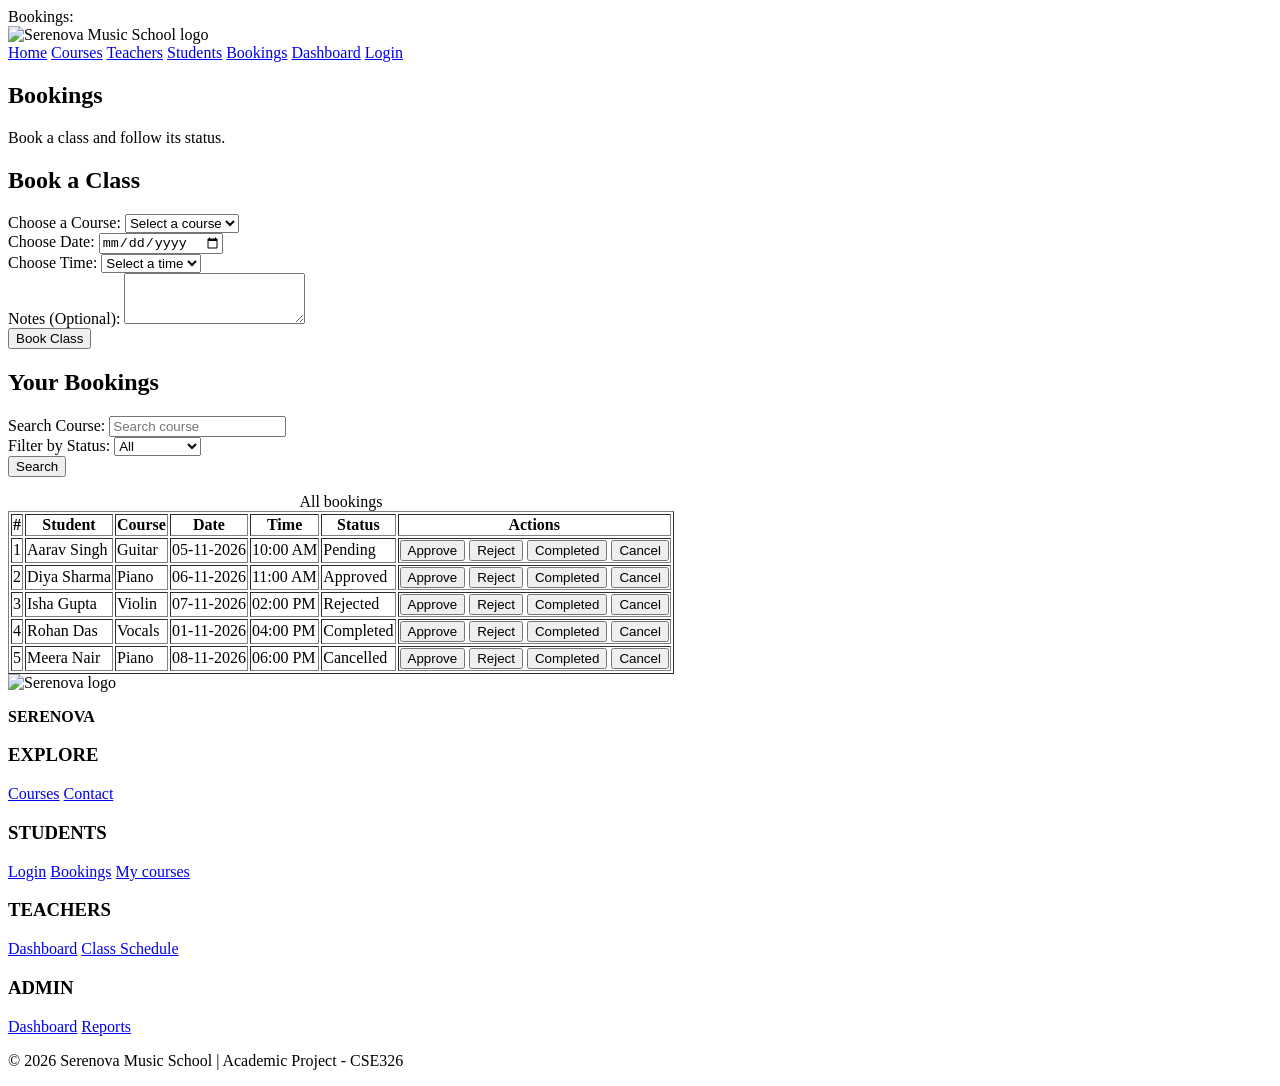
==== Bookings.html @ a5204bac "Bookings.html" ====
Bookings: <!DOCTYPE html>
<html lang="en">
<head>
    <meta charset="UTF-8">
    <meta name="viewport" content="width=device-width, initial-scale=1.0">
    <title>Bookings | Serenova Music School</title>
</head>
<body>

    <header> 
        <img src="svgs/logo-light.svg" alt="Serenova Music School logo"> 

        <nav>  
            
            <a href="index.html" id = "Home"> Home</a>

            <a href="courses.html" class="course">Courses</a>

            <a href="teachers.html">Teachers</a>
            
            <a href="students.html">Students</a>

            <a href="Bookings.html">Bookings</a>

            <a href="Dashboard.html">Dashboard</a>
            
            <a href="login.html">Login</a>

        </nav>

    </header>

<main>

    <section>
        <h1>Bookings</h1>
        <p>Book a class and follow its status.</p>
    </section>

    <section>
        <h2>Book a Class</h2>

        <form>
            <div>
                <label for="bookCourse">Choose a Course:</label>
                <select id="bookCourse" name="course" required>
                    <option value="">Select a course</option>
                    <option value="guitar">Guitar</option>
                    <option value="piano">Piano</option>
                    <option value="violin">Violin</option>
                    <option value="drums">Drums</option>
                    <option value="vocals">Vocals</option>
                </select>
            </div>

            <div>
                <label for="bookDate">Choose Date:</label>
                <input type="date" id="bookDate" name="date" required>
            </div>

            <div>
                <label for="bookTime">Choose Time:</label>
                <select id="bookTime" name="time" required>
                    <option value="">Select a time</option>
                    <option value="10:00">10:00 AM</option>
                    <option value="11:00">11:00 AM</option>
                    <option value="12:00">12:00 PM</option>
                    <option value="14:00">02:00 PM</option>
                    <option value="16:00">04:00 PM</option>
                    <option value="18:00">06:00 PM</option>
                </select>
            </div>

            <div>
                <label for="bookNotes">Notes (Optional):</label>
                <textarea id="bookNotes" name="notes" rows="3"></textarea>
            </div>

            <button type="button" id="bookBtn">Book Class</button>

            <p id="bookMessage"></p>
        </form>
    </section>

    <section>
        <h2>Your Bookings</h2>

        <form>
            <div>
                <label for="bookSearch">Search Course:</label>
                <input type="search" id="bookSearch" name="search" placeholder="Search course">
            </div>

            <div>
                <label for="statusFilter">Filter by Status:</label>
                <select id="statusFilter" name="status">
                    <option value="all">All</option>
                    <option value="pending">Pending</option>
                    <option value="approved">Approved</option>
                    <option value="rejected">Rejected</option>
                    <option value="completed">Completed</option>
                    <option value="cancelled">Cancelled</option>
                </select>
            </div>

            <button type="button" id="filterBtn">Search</button>
        </form>

        <table border="1">
            <caption>All bookings</caption>

            <thead>
                <tr>
                    <th>#</th>
                    <th>Student</th>
                    <th>Course</th>
                    <th>Date</th>
                    <th>Time</th>
                    <th>Status</th>
                    <th>Actions</th>
                </tr>
            </thead>

            <tbody id="bookingBody">
                <tr>
                    <td>1</td>
                    <td>Aarav Singh</td>
                    <td>Guitar</td>
                    <td>05-11-2026</td>
                    <td>10:00 AM</td>
                    <td><span class="pending">Pending</span></td>
                    <td>
                        <button type="button">Approve</button>
                        <button type="button">Reject</button>
                        <button type="button">Completed</button>
                        <button type="button">Cancel</button>
                    </td>
                </tr>

                <tr>
                    <td>2</td>
                    <td>Diya Sharma</td>
                    <td>Piano</td>
                    <td>06-11-2026</td>
                    <td>11:00 AM</td>
                    <td><span class="approved">Approved</span></td>
                    <td>
                        <button type="button">Approve</button>
                        <button type="button">Reject</button>
                        <button type="button">Completed</button>
                        <button type="button">Cancel</button>
                    </td>
                </tr>

                <tr>
                    <td>3</td>
                    <td>Isha Gupta</td>
                    <td>Violin</td>
                    <td>07-11-2026</td>
                    <td>02:00 PM</td>
                    <td><span class="rejected">Rejected</span></td>
                    <td>
                        <button type="button">Approve</button>
                        <button type="button">Reject</button>
                        <button type="button">Completed</button>
                        <button type="button">Cancel</button>
                    </td>
                </tr>

                <tr>
                    <td>4</td>
                    <td>Rohan Das</td>
                    <td>Vocals</td>
                    <td>01-11-2026</td>
                    <td>04:00 PM</td>
                    <td><span class="completed">Completed</span></td>
                    <td>
                        <button type="button">Approve</button>
                        <button type="button">Reject</button>
                        <button type="button">Completed</button>
                        <button type="button">Cancel</button>
                    </td>
                </tr>

                <tr>
                    <td>5</td>
                    <td>Meera Nair</td>
                    <td>Piano</td>
                    <td>08-11-2026</td>
                    <td>06:00 PM</td>
                    <td><span class="cancelled">Cancelled</span></td>
                    <td>
                        <button type="button">Approve</button>
                        <button type="button">Reject</button>
                        <button type="button">Completed</button>
                        <button type="button">Cancel</button>
                    </td>
                </tr>
            </tbody>
        </table>
    </section>

</main>

<footer>

        <section class="upfooter">

            <div>

                <img src="svgs/logo-light.svg" alt="Serenova logo">

                <p>
                    <strong>
                        SERENOVA
                    </strong>
                </p>
            </div>

            <div>

                <h3>EXPLORE</h3>

                <a href="courses.html">Courses</a>

                <a href="index.html">Contact</a>

            </div>

            <div>

                <h3>STUDENTS</h3>

                <a href="login.html">Login</a>

                <a href="Bookings.html">Bookings</a>

                <a href="courses.html">My courses</a>

            </div>

            <div>

                <h3>TEACHERS</h3>

                <a href="Dashboard.html">Dashboard</a>

                <a href="schedule.html">Class Schedule</a>

            </div>

            <div>

                <h3>ADMIN</h3>

                <a href="Dashboard.html">Dashboard</a>

                <a href="Reports.html">Reports</a>

            </div>

        </section>

        <section class="lower_footer">

            <p>&copy; 2026 Serenova Music School | Academic Project - CSE326</p>

        </section>

    </footer>

</body>
</html>
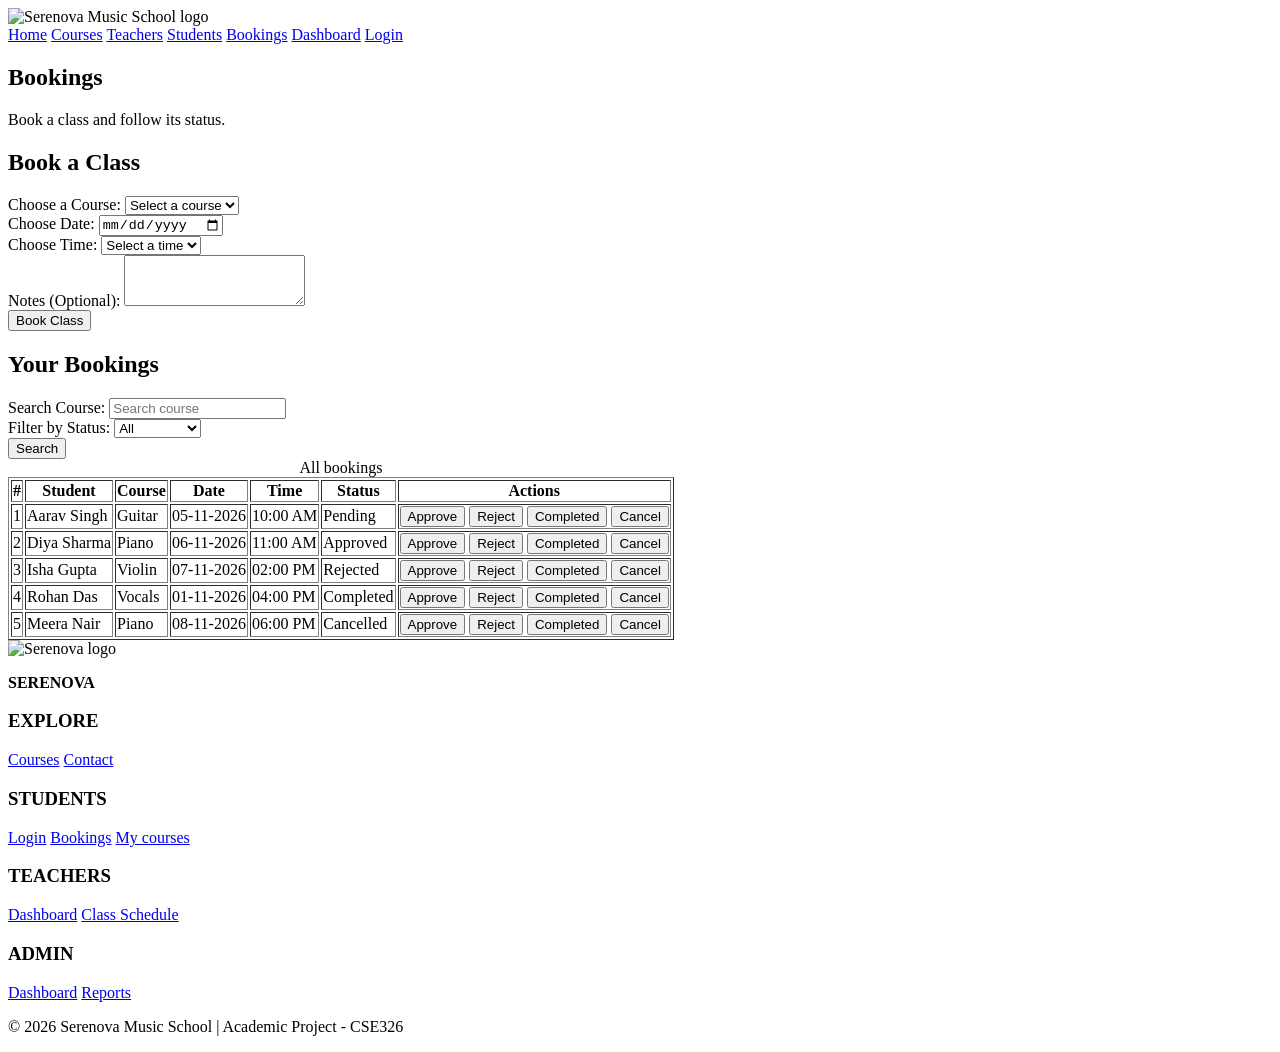
==== commit 4e6b5d4d: "Fix DOCTYPE declaration in Bookings.html" ====
--- a/Bookings.html
+++ b/Bookings.html
@@ -1,4 +1,4 @@
-Bookings: <!DOCTYPE html>
+<!DOCTYPE html>
 <html lang="en">
 <head>
     <meta charset="UTF-8">
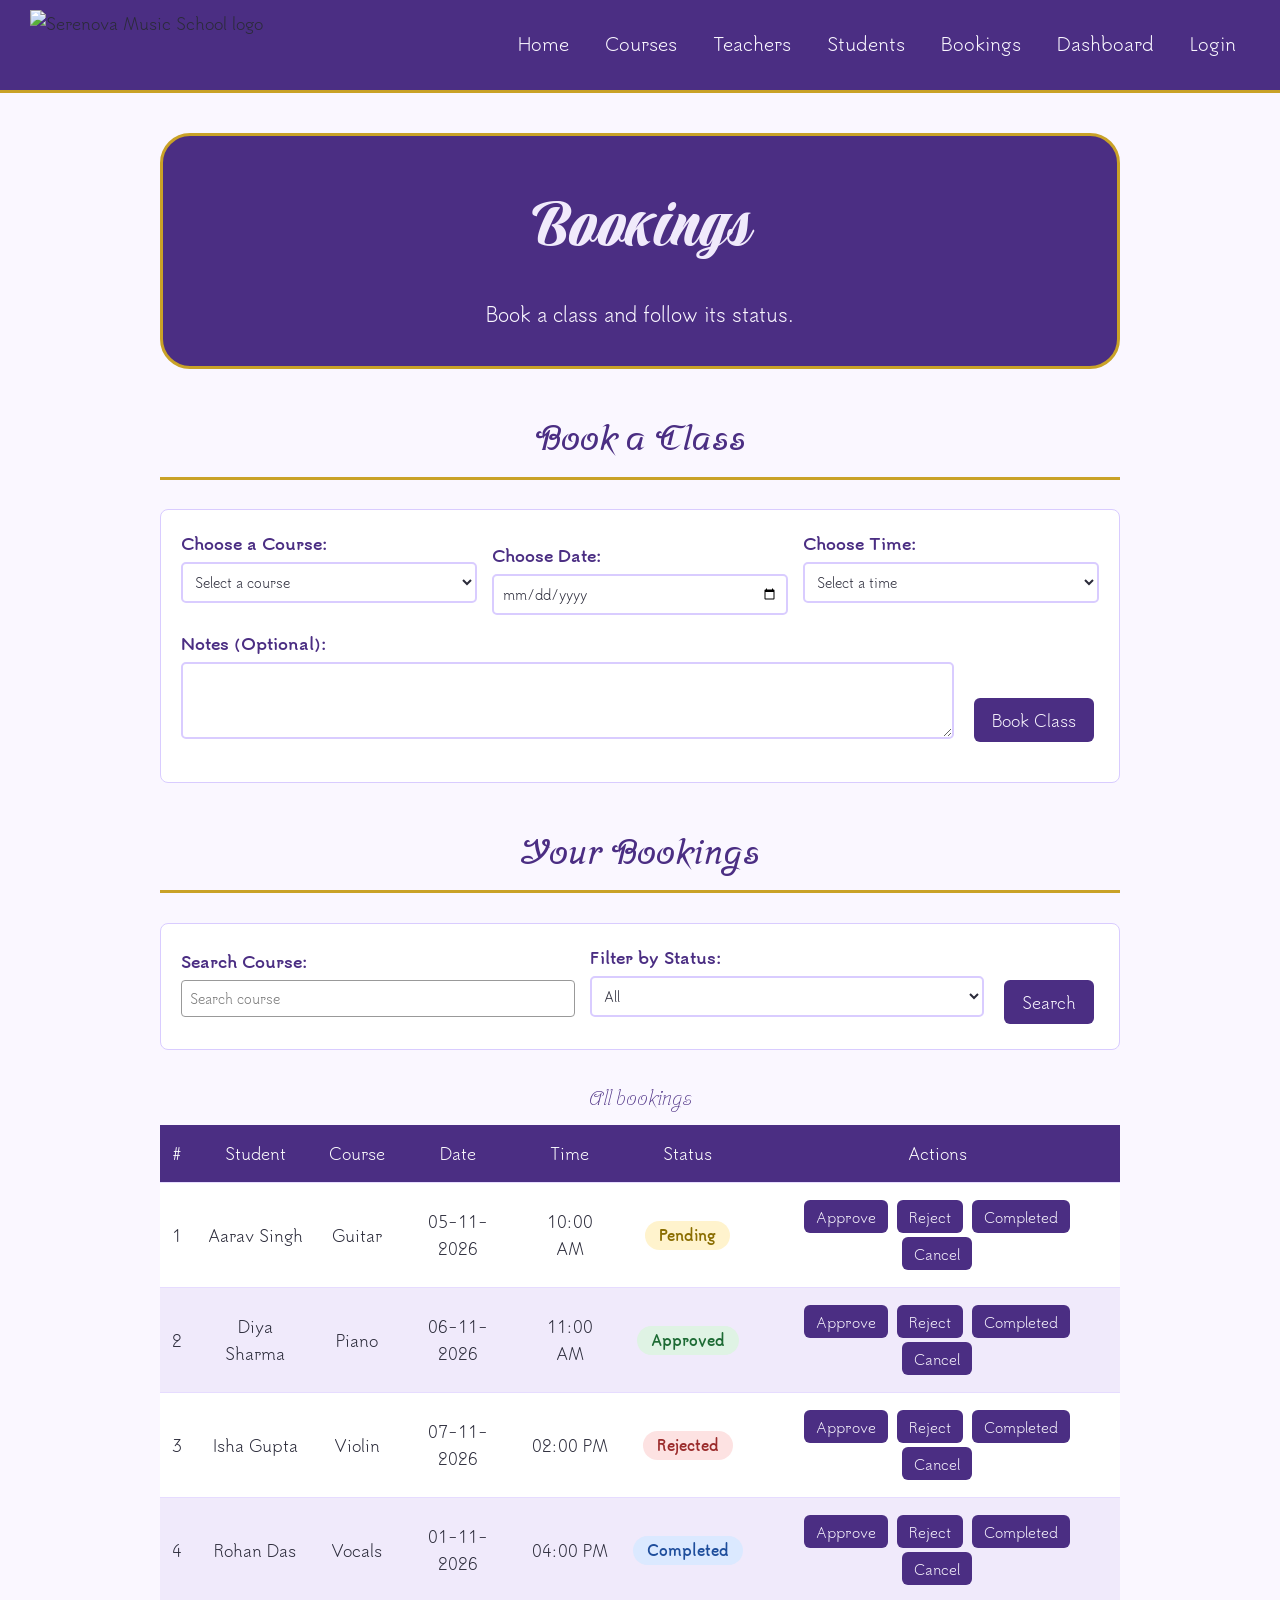
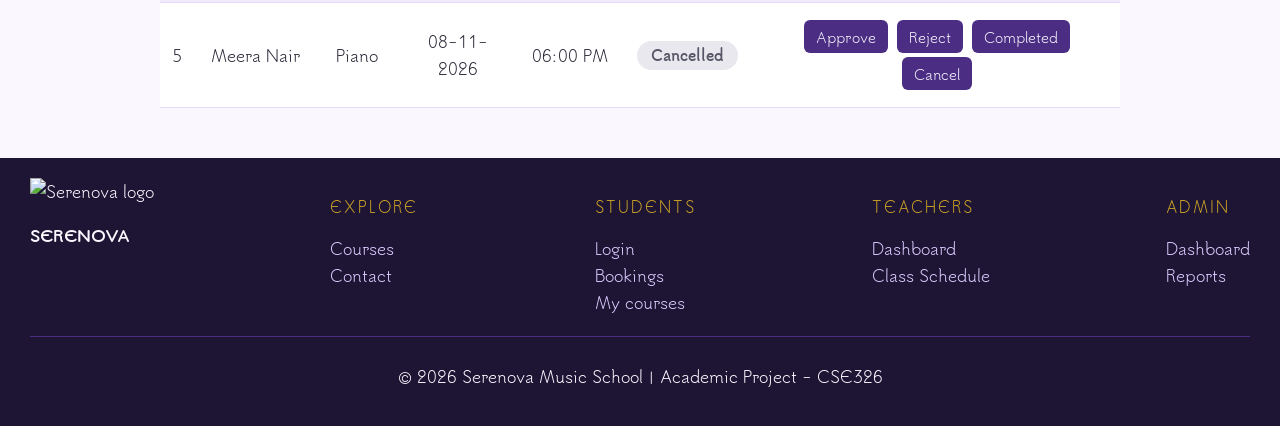
==== commit 9b5c3f7e: "Update Bookings.html with new styles and fonts Added additional stylesheet and Google Fonts links." ====
--- a/Bookings.html
+++ b/Bookings.html
@@ -4,6 +4,13 @@
     <meta charset="UTF-8">
     <meta name="viewport" content="width=device-width, initial-scale=1.0">
     <title>Bookings | Serenova Music School</title>
+
+    <link rel="stylesheet" href="style.css">
+    <link rel="preconnect" href="https://fonts.googleapis.com">
+    <link rel="preconnect" href="https://fonts.gstatic.com" crossorigin>
+    <link href="https://fonts.googleapis.com/css2?family=Cookie&family=Praise&family=Srisakdi:wght@400;700&family=Tsukimi+Rounded:wght@300;400;500;600;700&display=swap" rel="stylesheet">
+
+    <link rel="stylesheet" href="style3.css">
 </head>
 <body>
 
--- a/style.css
+++ b/style.css
@@ -0,0 +1,402 @@
+/* Basics */
+* {
+    box-sizing: border-box;
+}
+
+body {
+    margin: 0;
+    background-color: #faf7ff;
+    color: #2b2b3a;
+    font-family: 'Tsukimi Rounded', Arial, sans-serif;
+    font-weight: 400;
+    line-height: 1.7;
+}
+
+main {
+    max-width: 1000px;
+    margin: 0 auto;
+    padding: 20px;
+}
+
+img {
+    max-width: 100%;
+}
+
+a {
+    color: #4b2e83;
+}
+
+button, input, select {
+    font-family: 'Tsukimi Rounded', Arial, sans-serif;
+}
+
+/* Headings */
+h1 {
+    font-family: 'Praise', cursive;
+    font-size: 4.5rem;
+    font-weight: normal;
+    color: #4b2e83;
+    text-align: center;
+    margin-bottom: 10px;
+}
+
+h2 {
+    font-family: 'Srisakdi', cursive;
+    font-size: 2.2rem;
+    font-weight: 700;
+    color: #4b2e83;
+    text-align: center;
+    margin-top: 40px;
+    padding-bottom: 8px;
+    border-bottom: 3px solid #c9a227;
+}
+
+h3 {
+    font-family: 'Srisakdi', cursive;
+    font-size: 1.5rem;
+    font-weight: 400;
+    color: #4b2e83;
+}
+
+.tagline { /*note line*/
+    font-family: 'Cookie', cursive;
+    font-size: 2rem;
+    color: #a8861c;
+    text-align: center;
+}
+
+/* Header and Navigation */
+header {
+    background-color: #4b2e83;
+    display: flex;
+    flex-wrap: wrap;
+    align-items: center;
+    justify-content: space-between;
+    padding: 10px 30px;
+    border-bottom: 3px solid #c9a227;
+    position: sticky;
+    top: 0;
+    z-index: 10;
+}
+
+header img {
+    height: 70px;
+    width: auto;
+}
+
+nav {
+    display: flex;
+    flex-wrap: wrap;
+    gap: 8px;
+}
+
+nav a {
+    color: #faf7ff;
+    text-decoration: none;
+    font-size: 1.1rem;
+    padding: 8px 14px;
+    border-radius: 6px;
+    border-bottom: 3px solid transparent;
+}
+
+nav a:hover {
+    background-color: #1e1433;
+    border-bottom-color: #c9a227;
+}
+
+/* Buttons */
+button, .btn {
+    display: inline-block;
+    background-color: #4b2e83;
+    color: #faf7ff;
+    border: none;
+    border-radius: 6px;
+    padding: 10px 18px;
+    margin: 5px;
+    font-size: 1rem;
+    text-decoration: none;
+    cursor: pointer;
+}
+
+button:hover, .btn:hover {
+    background-color: #c9a227;
+    color: #1e1433;
+}
+
+/* Index.html vala part */
+
+.hero {
+    text-align: center;
+    padding: 30px 10px;
+}
+
+.cards {
+    display: flex;
+    flex-wrap: wrap;
+    gap: 15px;
+    margin-bottom: 20px;
+}
+
+.card {
+    flex: 1 1 200px;
+    background-color: #ffffff;
+    border: 1px solid #d9ccff;
+    border-top: 4px solid #c9a227;
+    border-radius: 8px;
+    padding: 15px;
+    text-align: center;
+    margin-bottom: 20px;
+}
+
+.card img {
+    width: 80px;
+}
+
+.map iframe {
+    width: 100%;
+    max-width: 600px;
+    height: 400px;
+    border: 0;
+}
+
+/* Forms*/
+
+.form-box {
+    max-width: 450px;
+    margin: 0 auto;
+    background-color: #ffffff;
+    border: 1px solid #d9ccff;
+    border-radius: 8px;
+    padding: 20px;
+}
+
+label {
+    display: block;
+    font-weight: 700;
+}
+
+input[type="text"],
+input[type="email"],
+input[type="password"],
+input[type="search"],
+select {
+    width: 100%;
+    padding: 8px;
+    margin-bottom: 12px;
+    border: 1px solid #999999;
+    border-radius: 4px;
+}
+
+.remember label {
+    display: inline;
+    font-weight: 400;
+}
+
+.social button {
+    background-color: #ffffff;
+    color: #2b2b3a;
+    border: 1px solid #4b2e83;
+}
+
+.social img {
+    width: 20px;
+    vertical-align: middle;
+}
+
+/* Schedule page */
+
+.schedule-heading {
+    text-align: center;
+}
+
+.schedule-heading p {
+    font-size: 1.2rem;
+    margin-top: 0;
+}
+
+.teacher-box {
+    display: inline-block;
+    background-color: #ffffff;
+    color: #4b2e83;
+    font-weight: 700;
+    border: 2px solid #c9a227;
+    border-radius: 8px;
+    padding: 8px 20px;
+}
+
+.schedule-filter form {
+    display: flex;
+    flex-wrap: wrap;
+    align-items: flex-end;
+    gap: 15px;
+    background-color: #ffffff;
+    border: 1px solid #d9ccff;
+    border-radius: 8px;
+    padding: 20px;
+    margin-top: 20px;
+}
+
+.filter-item {
+    flex: 1 1 200px;
+}
+
+.filter-item select {
+    margin-bottom: 0;
+}
+
+.table-container {
+    background-color: #ffffff;
+    border: 1px solid #d9ccff;
+    border-radius: 8px;
+    overflow-x: auto;
+    margin-top: 20px;
+}
+
+table {
+    width: 100%;
+    border: none;
+    border-collapse: collapse;
+    text-align: center;
+}
+
+caption {
+    font-family: 'Srisakdi', cursive;
+    font-size: 1.3rem;
+    color: #4b2e83;
+    padding: 10px;
+}
+
+th, td {
+    border: none;
+    padding: 15px 12px;
+    text-align: center;
+}
+
+thead th {
+    background-color: #4b2e83;
+    color: #ffffff;
+    font-weight: 400;
+}
+
+tr {
+    background-color: #ffffff;
+}
+
+.row2,
+.row4,
+.row6 {
+    background-color: #f0eafb;
+}
+
+tr:hover {
+    background-color: #e6dcff;
+}
+
+/* thin lines only inside the weekly timetable */
+.weekly-schedule th,
+.weekly-schedule td {
+    border: 1px solid #e6dcff;
+}
+
+tbody th {
+    background-color: #efe8ff;
+    color: #4b2e83;
+}
+
+.booked {
+    background-color: #e6dcff;
+    color: #4b2e83;
+    border-left: 4px solid #c9a227;
+}
+
+.free {
+    background-color: #ffffff;
+    color: #8a8a99;
+}
+
+.slot-options {
+    border: 1px solid #d9ccff;
+    border-radius: 8px;
+    padding: 10px 20px;
+    margin: 15px 0;
+}
+
+.slot-options legend {
+    color: #4b2e83;
+    font-weight: 700;
+    padding: 0 8px;
+}
+
+.slot-options label {
+    display: inline;
+    font-weight: 400;
+    margin-right: 20px;
+}
+
+.class-total {
+    text-align: center;
+    font-size: 1.1rem;
+    margin: 15px 0 5px;
+}
+
+#scheduleMessage {
+    text-align: center;
+    color: #4b2e83;
+    font-weight: 700;
+}
+
+.approved {
+    display: inline-block;
+    background-color: #dff3e4;
+    color: #1d6b34;
+    font-size: 0.9rem;
+    font-weight: 700;
+    border-radius: 20px;
+    padding: 2px 12px;
+}
+
+/*Footer*/
+
+footer {
+    background-color: #1e1433;
+    color: #faf7ff;
+    padding: 20px 30px;
+    margin-top: 30px;
+}
+
+.upfooter {
+    display: flex;
+    flex-wrap: wrap;
+    justify-content: space-between;
+    gap: 30px;
+}
+
+footer h3 {
+    color: #c9a227;
+    font-family: 'Tsukimi Rounded', Arial, sans-serif;
+    font-size: 0.95rem;
+    letter-spacing: 2px;
+}
+
+footer img {
+    height: 50px;
+    width: auto;
+}
+
+footer a {
+    display: block;
+    color: #d9ccff;
+    text-decoration: none;
+}
+
+footer a:hover {
+    color: #c9a227;
+    text-decoration: underline;
+}
+
+.lower_footer {
+    text-align: center;
+    margin-top: 20px;
+    padding-top: 10px;
+    border-top: 1px solid #4b2e83;
+}
--- a/style3.css
+++ b/style3.css
@@ -0,0 +1,435 @@
+/* Basics*/
+* {
+    box-sizing: border-box;
+}
+
+body {
+    margin: 0;
+    background-color: #faf7ff;
+    color: #2b2b3a;
+    font-family: 'Tsukimi Rounded', Arial, sans-serif;
+    font-weight: 400;
+    line-height: 1.7;
+}
+
+main {
+    max-width: 1000px;
+    margin: 0 auto;
+    padding: 20px;
+}
+
+img {
+    max-width: 100%;
+}
+
+a {
+    color: #4b2e83;
+}
+
+button, input, select, textarea {
+    font-family: 'Tsukimi Rounded', Arial, sans-serif;
+}
+
+
+/* Headings */
+h1 {
+    font-family: 'Praise', cursive;
+    font-size: 4.5rem;
+    font-weight: normal;
+    color: #4b2e83;
+    text-align: center;
+    margin: 10px 0;
+}
+
+h2 {
+    font-family: 'Srisakdi', cursive;
+    font-size: 2.2rem;
+    font-weight: 700;
+    color: #4b2e83;
+    text-align: center;
+    margin-top: 40px;
+    padding-bottom: 8px;
+    border-bottom: 3px solid #c9a227;
+}
+
+h3 {
+    font-family: 'Srisakdi', cursive;
+    font-size: 1.5rem;
+    font-weight: 400;
+    color: #4b2e83;
+}
+
+
+/* Header and Navigation */
+header {
+    background-color: #4b2e83;
+    display: flex;
+    flex-wrap: wrap;
+    align-items: center;
+    justify-content: space-between;
+    padding: 10px 30px;
+    border-bottom: 3px solid #c9a227;
+    position: sticky;
+    top: 0;
+    z-index: 10;
+}
+
+header img {
+    height: 70px;
+    width: auto;
+}
+
+nav {
+    display: flex;
+    flex-wrap: wrap;
+    gap: 8px;
+}
+
+nav a {
+    color: #faf7ff;
+    text-decoration: none;
+    font-size: 1.1rem;
+    padding: 8px 14px;
+    border-radius: 6px;
+    border-bottom: 3px solid transparent;
+}
+
+nav a:hover {
+    background-color: #1e1433;
+    border-bottom-color: #c9a227;
+}
+
+
+/* Buttons */
+button {
+    display: inline-block;
+    background-color: #4b2e83;
+    color: #faf7ff;
+    border: none;
+    border-radius: 6px;
+    padding: 10px 18px;
+    margin: 5px;
+    font-size: 1rem;
+    cursor: pointer;
+}
+
+button:hover {
+    background-color: #c9a227;
+    color: #1e1433;
+}
+
+td button {
+    padding: 6px 12px;
+    margin: 2px;
+    font-size: 0.9rem;
+}
+
+
+main > section:first-child {
+    background-color: #4b2e83;
+    color: #faf7ff;
+    text-align: center;
+    border: 3px solid #c9a227;
+    border-radius: 30px;
+    padding: 20px 30px 30px 30px;
+    margin: 20px 0;
+}
+
+main > section:first-child h1 {
+    color: #f0eafb;
+}
+
+main > section:first-child p {
+    font-size: 1.2rem;
+    margin: 5px 0;
+}
+
+main > section:first-child button {
+    background-color: #c9a227;
+    color: #1e1433;
+}
+
+main > section:first-child button:hover {
+    background-color: #faf7ff;
+    color: #4b2e83;
+}
+
+
+/*Forms*/
+form {
+    display: flex;
+    flex-wrap: wrap;
+    align-items: flex-end;
+    gap: 15px;
+    background-color: #ffffff;
+    border: 1px solid #d9ccff;
+    border-radius: 8px;
+    padding: 20px;
+    margin-top: 20px;
+}
+
+form div {
+    flex: 1 1 220px;
+}
+
+label {
+    display: block;
+    font-weight: 700;
+    color: #4b2e83;
+    margin-bottom: 5px;
+}
+
+input,
+select,
+textarea {
+    width: 100%;
+    padding: 8px;
+    color: #2b2b3a;
+    background-color: #ffffff;
+    border: 2px solid #d9ccff;
+    border-radius: 5px;
+}
+
+input:focus,
+select:focus,
+textarea:focus {
+    background-color: #f0eafb;
+    border-color: #a29bfe;
+    outline: none;
+}
+
+/* message under the Book Class button */
+#bookMessage {
+    flex: 1 1 100%;
+    margin: 0;
+    text-align: center;
+    color: #4b2e83;
+    font-weight: 700;
+}
+
+
+/* Tables */
+table {
+    width: 100%;
+    background-color: #ffffff;
+    border: none;
+    border-collapse: collapse;
+    text-align: center;
+    margin-top: 20px;
+}
+
+caption {
+    font-family: 'Srisakdi', cursive;
+    font-size: 1.3rem;
+    color: #4b2e83;
+    padding: 10px;
+}
+
+th, td {
+    border: none;
+    border-bottom: 1px solid #e6dcff;
+    padding: 15px 12px;
+    text-align: center;
+}
+
+thead th {
+    background-color: #4b2e83;
+    color: #ffffff;
+    font-weight: 400;
+}
+
+tbody tr:nth-child(even) {
+    background-color: #f0eafb;
+}
+
+tbody tr:hover {
+    background-color: #e6dcff;
+}
+
+tfoot th,
+tfoot td {
+    background-color: #efe8ff;
+    color: #4b2e83;
+    font-weight: 700;
+    border-top: 2px solid #c9a227;
+}
+
+
+.pending,
+.approved,
+.rejected,
+.completed,
+.cancelled {
+    display: inline-block;
+    font-size: 0.9rem;
+    font-weight: 700;
+    border-radius: 20px;
+    padding: 2px 14px;
+}
+
+.pending {
+    background-color: #fff3cd;
+    color: #8a6d00;
+}
+
+.approved {
+    background-color: #dff3e4;
+    color: #1d6b34;
+}
+
+.rejected {
+    background-color: #fde2e2;
+    color: #9b2c2c;
+}
+
+.completed {
+    background-color: #dbe9ff;
+    color: #1f4e9c;
+}
+
+.cancelled {
+    background-color: #e8e8ee;
+    color: #555566;
+}
+
+
+main ul {
+    list-style: none;
+    padding: 0;
+}
+
+main li {
+    background-color: #f0eafb;
+    border-left: 4px solid #c9a227;
+    border-radius: 6px;
+    padding: 8px 14px;
+    margin-bottom: 8px;
+}
+
+#studentView,
+#teacherView,
+#adminView {
+    background-color: #ffffff;
+    border: 1px solid #d9ccff;
+    border-radius: 8px;
+    padding: 10px 25px 25px 25px;
+    margin: 30px 0;
+}
+
+.stats {
+    display: flex;
+    flex-wrap: wrap;
+    gap: 15px;
+}
+
+.stats h3 {
+    flex: 1 1 100%;
+    margin: 10px 0 0 0;
+}
+
+article {
+    flex: 1 1 150px;
+    background-color: #faf7ff;
+    border: 1px solid #d9ccff;
+    border-top: 4px solid #c9a227;
+    border-radius: 8px;
+    padding: 10px 15px;
+    text-align: center;
+}
+
+article:hover {
+    background-color: #f0eafb;
+    border-color: #a29bfe;
+}
+
+article h4 {
+    margin: 5px 0;
+    color: #4b2e83;
+    font-weight: 500;
+}
+
+article p {
+    margin: 0;
+    font-family: 'Srisakdi', cursive;
+    font-size: 2.4rem;
+    font-weight: 700;
+    color: #4b2e83;
+}
+
+section > p {
+    text-align: center;
+}
+
+
+/*Reports*/
+.pending-bar,
+.approved-bar,
+.rejected-bar,
+.completed-bar,
+.cancelled-bar,
+.course-bar {
+    display: inline-block;
+    height: 16px;
+    border-radius: 20px;
+    vertical-align: middle;
+}
+
+.pending-bar   { width: 100px; background-color: #f4b942; }
+.approved-bar  { width: 175px; background-color: #4caf70; }
+.rejected-bar  { width: 50px;  background-color: #d9534f; }
+.completed-bar { width: 125px; background-color: #4a7fd4; }
+.cancelled-bar { width: 25px;  background-color: #9a9aaa; }
+
+.course-bar { background-color: #a29bfe; }
+
+tr:nth-child(1) .course-bar { width: 125px; }   /* Guitar  5 */
+tr:nth-child(2) .course-bar { width: 125px; }   /* Piano   5 */
+tr:nth-child(3) .course-bar { width: 75px; }    /* Violin  3 */
+tr:nth-child(4) .course-bar { width: 50px; }    /* Drums   2 */
+tr:nth-child(5) .course-bar { width: 75px; }    /* Vocals  3 */
+tr:nth-child(6) .course-bar { width: 25px; }    /* Keyboard 1 */
+
+
+footer {
+    background-color: #1e1433;
+    color: #faf7ff;
+    padding: 20px 30px;
+    margin-top: 30px;
+}
+
+.upfooter {
+    display: flex;
+    flex-wrap: wrap;
+    justify-content: space-between;
+    gap: 30px;
+}
+
+footer h3 {
+    color: #c9a227;
+    font-family: 'Tsukimi Rounded', Arial, sans-serif;
+    font-size: 0.95rem;
+    letter-spacing: 2px;
+}
+
+footer img {
+    height: 50px;
+    width: auto;
+}
+
+footer a {
+    display: block;
+    color: #d9ccff;
+    text-decoration: none;
+}
+
+footer a:hover {
+    color: #c9a227;
+    text-decoration: underline;
+}
+
+.lower_footer {
+    text-align: center;
+    margin-top: 20px;
+    padding-top: 10px;
+    border-top: 1px solid #4b2e83;
+}
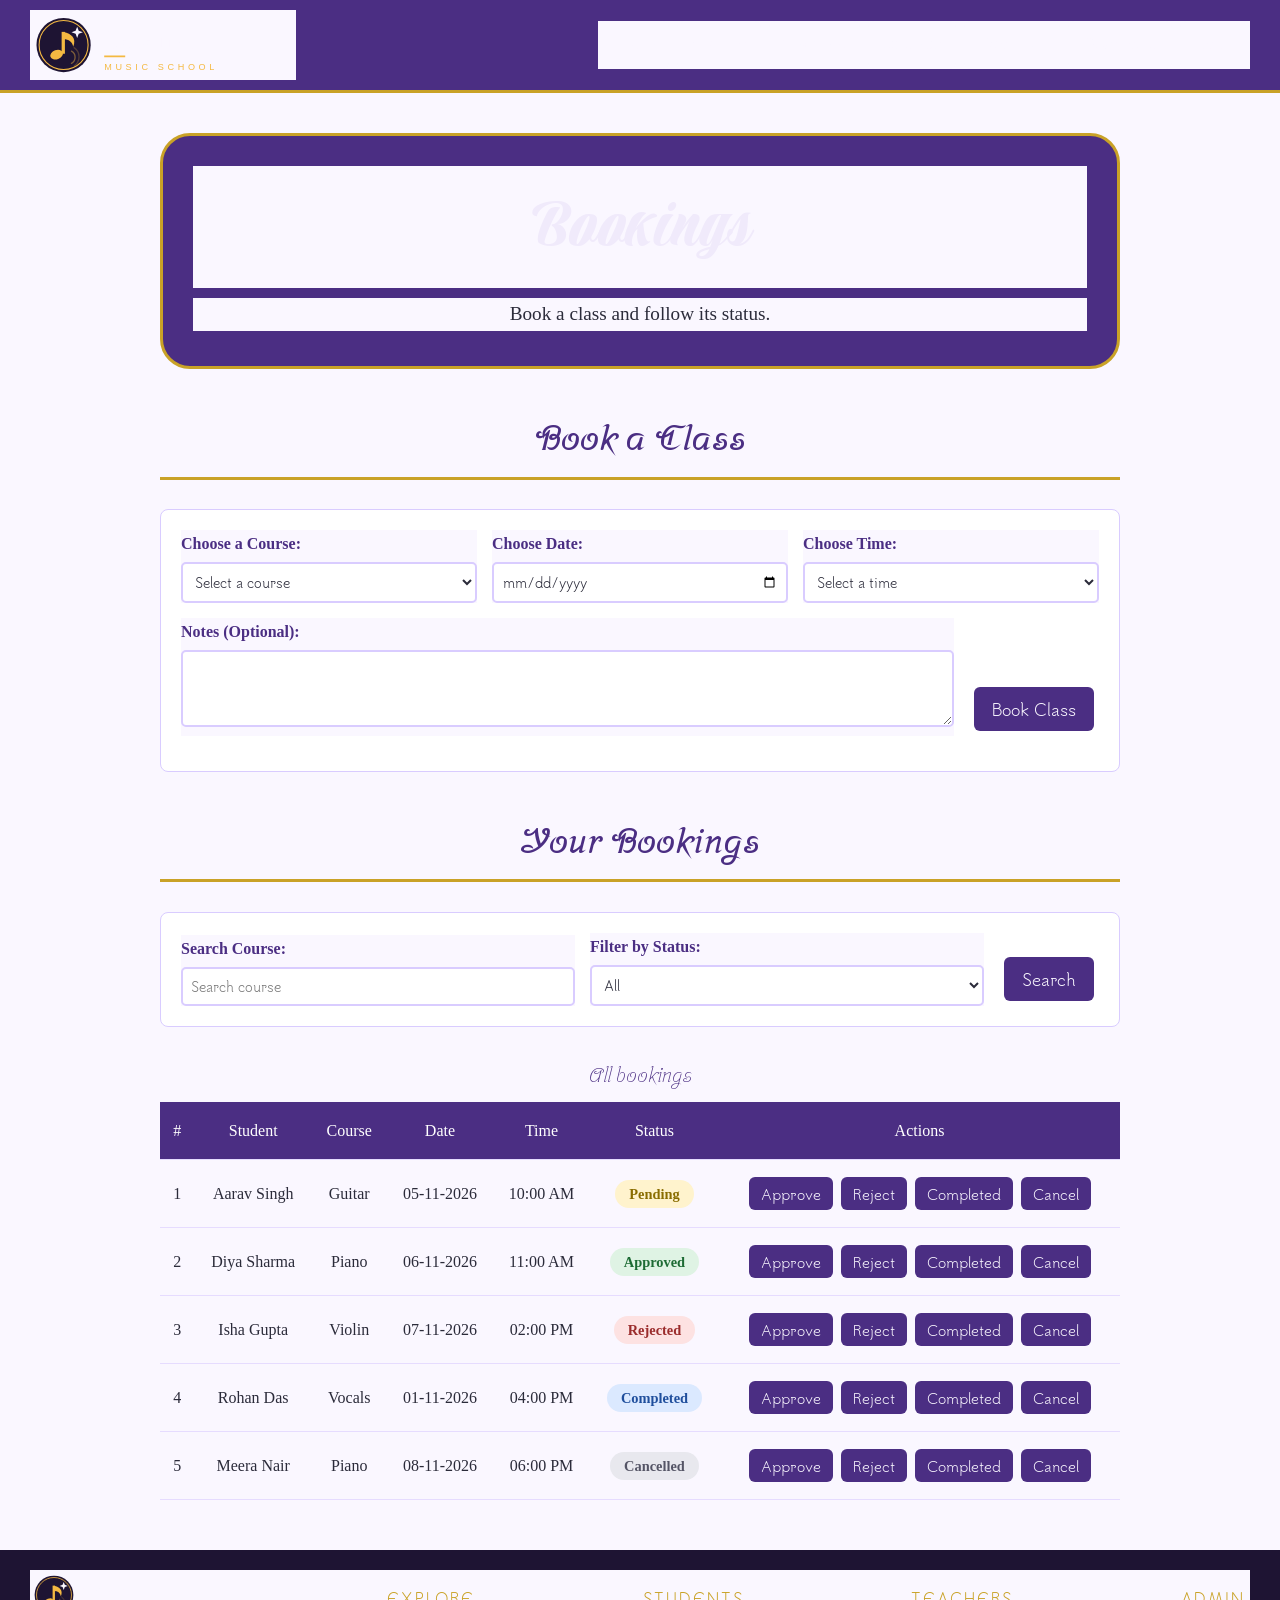
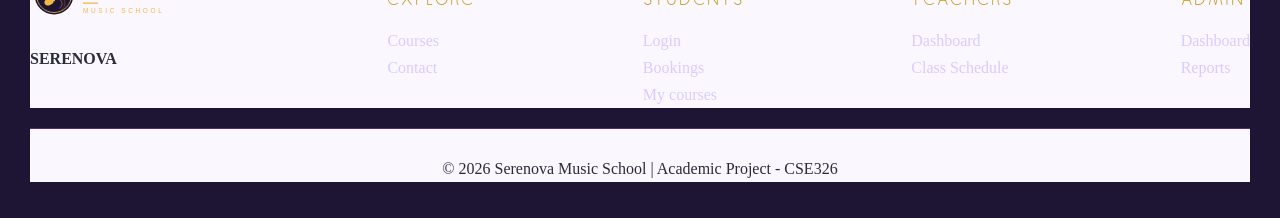
==== commit 7e21a333: "Bookings and Dashboard JavaScript Added." ====
--- a/Bookings.html
+++ b/Bookings.html
@@ -275,6 +275,6 @@
         </section>
 
     </footer>
-
+    <script src="Booking.js"></script>
 </body>
 </html>
--- a/style.css
+++ b/style.css
@@ -1,402 +1,13 @@
-/* Basics */
-* {
-    box-sizing: border-box;
+* { 
+    background-color: #faf7ff;
+    font-family: cursive;
+    color: #2b2b3a;
 }
 
-body {
-    margin: 0;
-    background-color: #faf7ff;
-    color: #2b2b3a;
-    font-family: 'Tsukimi Rounded', Arial, sans-serif;
-    font-weight: 400;
-    line-height: 1.7;
+footer{
+    background-color: #1e1433;
 }
 
-main {
-    max-width: 1000px;
-    margin: 0 auto;
-    padding: 20px;
-}
-
-img {
-    max-width: 100%;
-}
-
-a {
-    color: #4b2e83;
-}
-
-button, input, select {
-    font-family: 'Tsukimi Rounded', Arial, sans-serif;
-}
-
-/* Headings */
-h1 {
-    font-family: 'Praise', cursive;
-    font-size: 4.5rem;
-    font-weight: normal;
-    color: #4b2e83;
-    text-align: center;
-    margin-bottom: 10px;
-}
-
-h2 {
-    font-family: 'Srisakdi', cursive;
-    font-size: 2.2rem;
-    font-weight: 700;
-    color: #4b2e83;
-    text-align: center;
-    margin-top: 40px;
-    padding-bottom: 8px;
-    border-bottom: 3px solid #c9a227;
-}
-
-h3 {
-    font-family: 'Srisakdi', cursive;
-    font-size: 1.5rem;
-    font-weight: 400;
-    color: #4b2e83;
-}
-
-.tagline { /*note line*/
-    font-family: 'Cookie', cursive;
-    font-size: 2rem;
-    color: #a8861c;
-    text-align: center;
-}
-
-/* Header and Navigation */
-header {
+header{
     background-color: #4b2e83;
-    display: flex;
-    flex-wrap: wrap;
-    align-items: center;
-    justify-content: space-between;
-    padding: 10px 30px;
-    border-bottom: 3px solid #c9a227;
-    position: sticky;
-    top: 0;
-    z-index: 10;
-}
-
-header img {
-    height: 70px;
-    width: auto;
-}
-
-nav {
-    display: flex;
-    flex-wrap: wrap;
-    gap: 8px;
-}
-
-nav a {
-    color: #faf7ff;
-    text-decoration: none;
-    font-size: 1.1rem;
-    padding: 8px 14px;
-    border-radius: 6px;
-    border-bottom: 3px solid transparent;
-}
-
-nav a:hover {
-    background-color: #1e1433;
-    border-bottom-color: #c9a227;
-}
-
-/* Buttons */
-button, .btn {
-    display: inline-block;
-    background-color: #4b2e83;
-    color: #faf7ff;
-    border: none;
-    border-radius: 6px;
-    padding: 10px 18px;
-    margin: 5px;
-    font-size: 1rem;
-    text-decoration: none;
-    cursor: pointer;
-}
-
-button:hover, .btn:hover {
-    background-color: #c9a227;
-    color: #1e1433;
-}
-
-/* Index.html vala part */
-
-.hero {
-    text-align: center;
-    padding: 30px 10px;
-}
-
-.cards {
-    display: flex;
-    flex-wrap: wrap;
-    gap: 15px;
-    margin-bottom: 20px;
-}
-
-.card {
-    flex: 1 1 200px;
-    background-color: #ffffff;
-    border: 1px solid #d9ccff;
-    border-top: 4px solid #c9a227;
-    border-radius: 8px;
-    padding: 15px;
-    text-align: center;
-    margin-bottom: 20px;
-}
-
-.card img {
-    width: 80px;
-}
-
-.map iframe {
-    width: 100%;
-    max-width: 600px;
-    height: 400px;
-    border: 0;
-}
-
-/* Forms*/
-
-.form-box {
-    max-width: 450px;
-    margin: 0 auto;
-    background-color: #ffffff;
-    border: 1px solid #d9ccff;
-    border-radius: 8px;
-    padding: 20px;
-}
-
-label {
-    display: block;
-    font-weight: 700;
-}
-
-input[type="text"],
-input[type="email"],
-input[type="password"],
-input[type="search"],
-select {
-    width: 100%;
-    padding: 8px;
-    margin-bottom: 12px;
-    border: 1px solid #999999;
-    border-radius: 4px;
-}
-
-.remember label {
-    display: inline;
-    font-weight: 400;
-}
-
-.social button {
-    background-color: #ffffff;
-    color: #2b2b3a;
-    border: 1px solid #4b2e83;
-}
-
-.social img {
-    width: 20px;
-    vertical-align: middle;
-}
-
-/* Schedule page */
-
-.schedule-heading {
-    text-align: center;
-}
-
-.schedule-heading p {
-    font-size: 1.2rem;
-    margin-top: 0;
-}
-
-.teacher-box {
-    display: inline-block;
-    background-color: #ffffff;
-    color: #4b2e83;
-    font-weight: 700;
-    border: 2px solid #c9a227;
-    border-radius: 8px;
-    padding: 8px 20px;
-}
-
-.schedule-filter form {
-    display: flex;
-    flex-wrap: wrap;
-    align-items: flex-end;
-    gap: 15px;
-    background-color: #ffffff;
-    border: 1px solid #d9ccff;
-    border-radius: 8px;
-    padding: 20px;
-    margin-top: 20px;
-}
-
-.filter-item {
-    flex: 1 1 200px;
-}
-
-.filter-item select {
-    margin-bottom: 0;
-}
-
-.table-container {
-    background-color: #ffffff;
-    border: 1px solid #d9ccff;
-    border-radius: 8px;
-    overflow-x: auto;
-    margin-top: 20px;
-}
-
-table {
-    width: 100%;
-    border: none;
-    border-collapse: collapse;
-    text-align: center;
-}
-
-caption {
-    font-family: 'Srisakdi', cursive;
-    font-size: 1.3rem;
-    color: #4b2e83;
-    padding: 10px;
-}
-
-th, td {
-    border: none;
-    padding: 15px 12px;
-    text-align: center;
-}
-
-thead th {
-    background-color: #4b2e83;
-    color: #ffffff;
-    font-weight: 400;
-}
-
-tr {
-    background-color: #ffffff;
-}
-
-.row2,
-.row4,
-.row6 {
-    background-color: #f0eafb;
-}
-
-tr:hover {
-    background-color: #e6dcff;
-}
-
-/* thin lines only inside the weekly timetable */
-.weekly-schedule th,
-.weekly-schedule td {
-    border: 1px solid #e6dcff;
-}
-
-tbody th {
-    background-color: #efe8ff;
-    color: #4b2e83;
-}
-
-.booked {
-    background-color: #e6dcff;
-    color: #4b2e83;
-    border-left: 4px solid #c9a227;
-}
-
-.free {
-    background-color: #ffffff;
-    color: #8a8a99;
-}
-
-.slot-options {
-    border: 1px solid #d9ccff;
-    border-radius: 8px;
-    padding: 10px 20px;
-    margin: 15px 0;
-}
-
-.slot-options legend {
-    color: #4b2e83;
-    font-weight: 700;
-    padding: 0 8px;
-}
-
-.slot-options label {
-    display: inline;
-    font-weight: 400;
-    margin-right: 20px;
-}
-
-.class-total {
-    text-align: center;
-    font-size: 1.1rem;
-    margin: 15px 0 5px;
-}
-
-#scheduleMessage {
-    text-align: center;
-    color: #4b2e83;
-    font-weight: 700;
-}
-
-.approved {
-    display: inline-block;
-    background-color: #dff3e4;
-    color: #1d6b34;
-    font-size: 0.9rem;
-    font-weight: 700;
-    border-radius: 20px;
-    padding: 2px 12px;
-}
-
-/*Footer*/
-
-footer {
-    background-color: #1e1433;
-    color: #faf7ff;
-    padding: 20px 30px;
-    margin-top: 30px;
-}
-
-.upfooter {
-    display: flex;
-    flex-wrap: wrap;
-    justify-content: space-between;
-    gap: 30px;
-}
-
-footer h3 {
-    color: #c9a227;
-    font-family: 'Tsukimi Rounded', Arial, sans-serif;
-    font-size: 0.95rem;
-    letter-spacing: 2px;
-}
-
-footer img {
-    height: 50px;
-    width: auto;
-}
-
-footer a {
-    display: block;
-    color: #d9ccff;
-    text-decoration: none;
-}
-
-footer a:hover {
-    color: #c9a227;
-    text-decoration: underline;
-}
-
-.lower_footer {
-    text-align: center;
-    margin-top: 20px;
-    padding-top: 10px;
-    border-top: 1px solid #4b2e83;
-}
+}
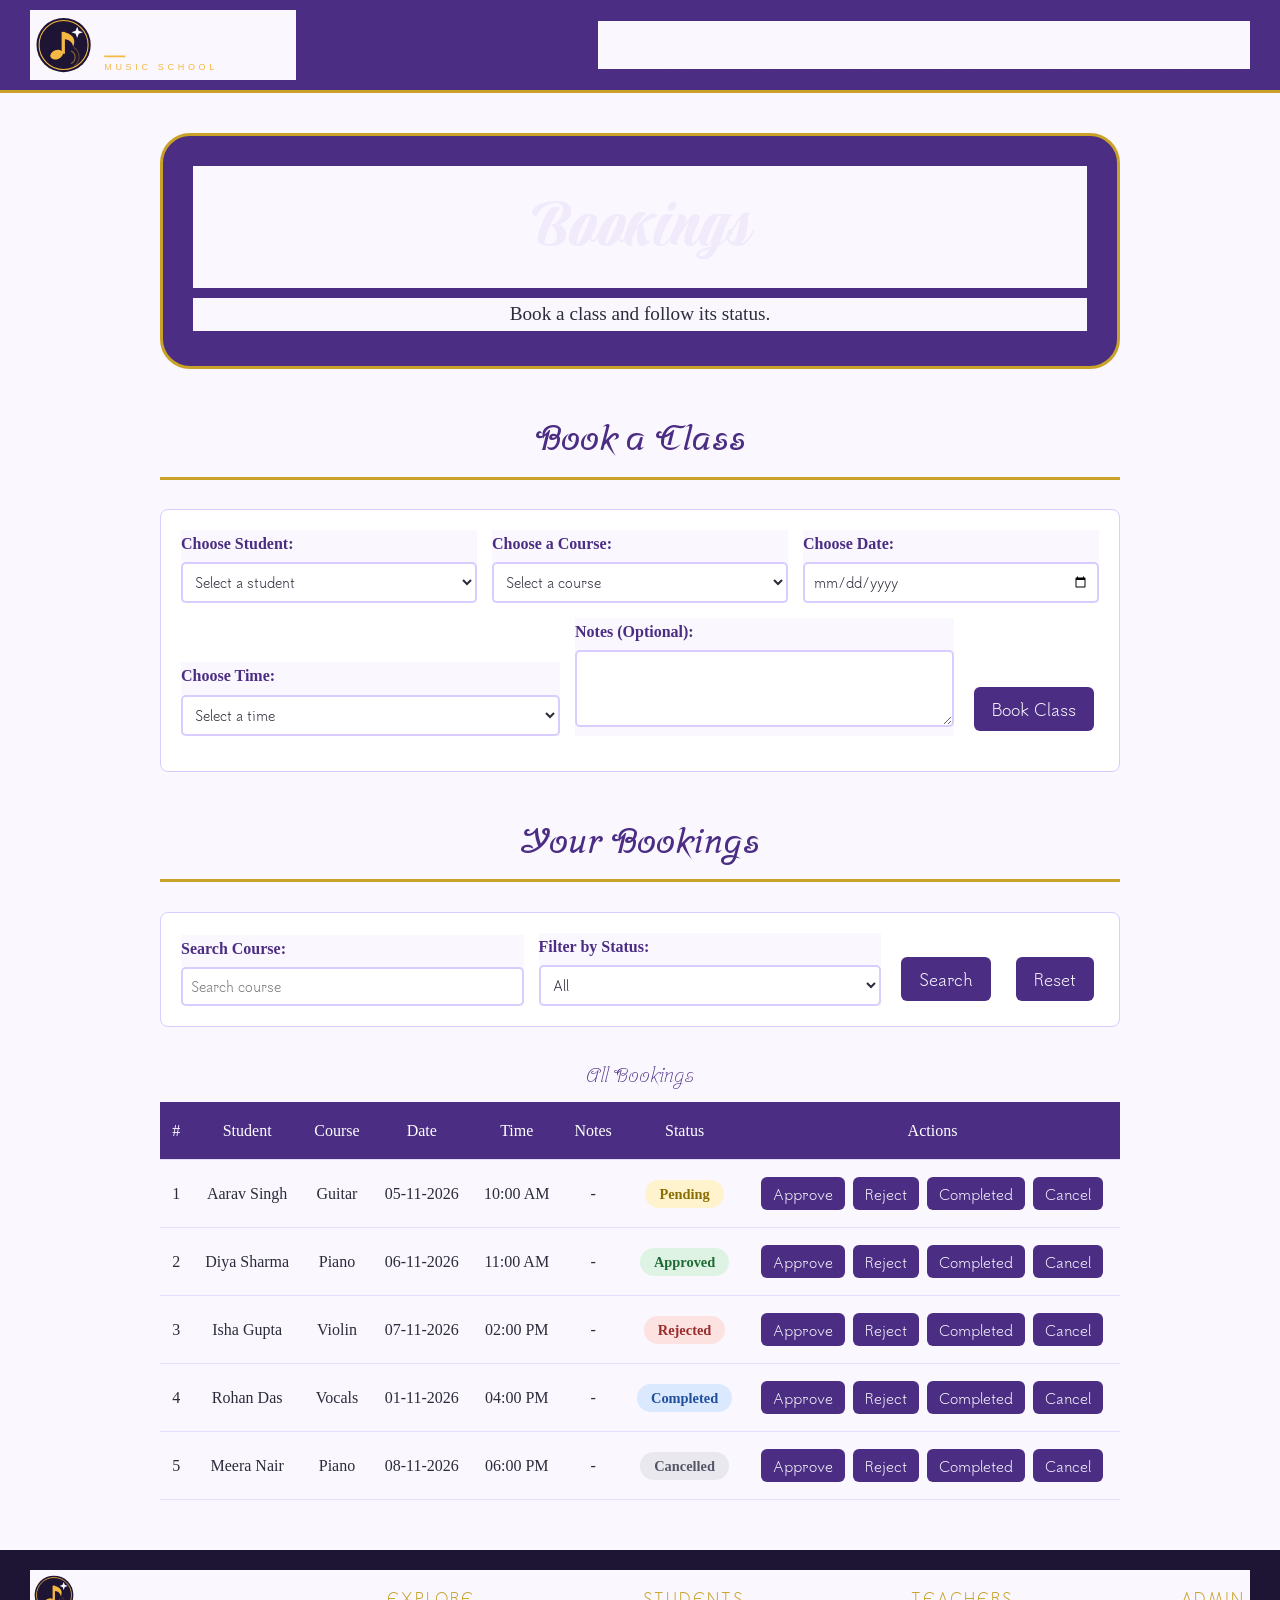
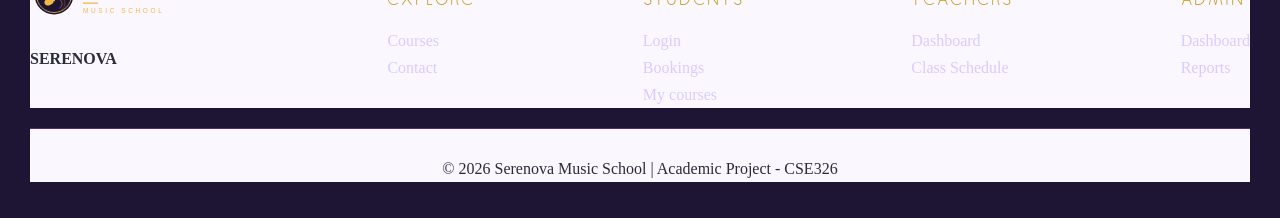
==== commit 77499efe: "Update Bookings.html" ====
--- a/Bookings.html
+++ b/Bookings.html
@@ -1,280 +1,298 @@
+
 <!DOCTYPE html>
 <html lang="en">
 <head>
     <meta charset="UTF-8">
     <meta name="viewport" content="width=device-width, initial-scale=1.0">
+
     <title>Bookings | Serenova Music School</title>
 
     <link rel="stylesheet" href="style.css">
+
     <link rel="preconnect" href="https://fonts.googleapis.com">
     <link rel="preconnect" href="https://fonts.gstatic.com" crossorigin>
+
     <link href="https://fonts.googleapis.com/css2?family=Cookie&family=Praise&family=Srisakdi:wght@400;700&family=Tsukimi+Rounded:wght@300;400;500;600;700&display=swap" rel="stylesheet">
 
     <link rel="stylesheet" href="style3.css">
 </head>
+
 <body>
 
-    <header> 
-        <img src="svgs/logo-light.svg" alt="Serenova Music School logo"> 
-
-        <nav>  
-            
-            <a href="index.html" id = "Home"> Home</a>
-
+    <header>
+        <img src="svgs/logo-light.svg" alt="Serenova Music School logo">
+
+        <nav>
+            <a href="index.html" id="Home">Home</a>
             <a href="courses.html" class="course">Courses</a>
-
             <a href="teachers.html">Teachers</a>
-            
             <a href="students.html">Students</a>
-
             <a href="Bookings.html">Bookings</a>
-
             <a href="Dashboard.html">Dashboard</a>
-            
             <a href="login.html">Login</a>
-
         </nav>
-
     </header>
 
-<main>
-
-    <section>
-        <h1>Bookings</h1>
-        <p>Book a class and follow its status.</p>
-    </section>
-
-    <section>
-        <h2>Book a Class</h2>
-
-        <form>
-            <div>
-                <label for="bookCourse">Choose a Course:</label>
-                <select id="bookCourse" name="course" required>
-                    <option value="">Select a course</option>
-                    <option value="guitar">Guitar</option>
-                    <option value="piano">Piano</option>
-                    <option value="violin">Violin</option>
-                    <option value="drums">Drums</option>
-                    <option value="vocals">Vocals</option>
-                </select>
-            </div>
-
-            <div>
-                <label for="bookDate">Choose Date:</label>
-                <input type="date" id="bookDate" name="date" required>
-            </div>
-
-            <div>
-                <label for="bookTime">Choose Time:</label>
-                <select id="bookTime" name="time" required>
-                    <option value="">Select a time</option>
-                    <option value="10:00">10:00 AM</option>
-                    <option value="11:00">11:00 AM</option>
-                    <option value="12:00">12:00 PM</option>
-                    <option value="14:00">02:00 PM</option>
-                    <option value="16:00">04:00 PM</option>
-                    <option value="18:00">06:00 PM</option>
-                </select>
-            </div>
-
-            <div>
-                <label for="bookNotes">Notes (Optional):</label>
-                <textarea id="bookNotes" name="notes" rows="3"></textarea>
-            </div>
-
-            <button type="button" id="bookBtn">Book Class</button>
-
-            <p id="bookMessage"></p>
-        </form>
-    </section>
-
-    <section>
-        <h2>Your Bookings</h2>
-
-        <form>
-            <div>
-                <label for="bookSearch">Search Course:</label>
-                <input type="search" id="bookSearch" name="search" placeholder="Search course">
-            </div>
-
-            <div>
-                <label for="statusFilter">Filter by Status:</label>
-                <select id="statusFilter" name="status">
-                    <option value="all">All</option>
-                    <option value="pending">Pending</option>
-                    <option value="approved">Approved</option>
-                    <option value="rejected">Rejected</option>
-                    <option value="completed">Completed</option>
-                    <option value="cancelled">Cancelled</option>
-                </select>
-            </div>
-
-            <button type="button" id="filterBtn">Search</button>
-        </form>
-
-        <table border="1">
-            <caption>All bookings</caption>
-
-            <thead>
-                <tr>
-                    <th>#</th>
-                    <th>Student</th>
-                    <th>Course</th>
-                    <th>Date</th>
-                    <th>Time</th>
-                    <th>Status</th>
-                    <th>Actions</th>
-                </tr>
-            </thead>
-
-            <tbody id="bookingBody">
-                <tr>
-                    <td>1</td>
-                    <td>Aarav Singh</td>
-                    <td>Guitar</td>
-                    <td>05-11-2026</td>
-                    <td>10:00 AM</td>
-                    <td><span class="pending">Pending</span></td>
-                    <td>
-                        <button type="button">Approve</button>
-                        <button type="button">Reject</button>
-                        <button type="button">Completed</button>
-                        <button type="button">Cancel</button>
-                    </td>
-                </tr>
-
-                <tr>
-                    <td>2</td>
-                    <td>Diya Sharma</td>
-                    <td>Piano</td>
-                    <td>06-11-2026</td>
-                    <td>11:00 AM</td>
-                    <td><span class="approved">Approved</span></td>
-                    <td>
-                        <button type="button">Approve</button>
-                        <button type="button">Reject</button>
-                        <button type="button">Completed</button>
-                        <button type="button">Cancel</button>
-                    </td>
-                </tr>
-
-                <tr>
-                    <td>3</td>
-                    <td>Isha Gupta</td>
-                    <td>Violin</td>
-                    <td>07-11-2026</td>
-                    <td>02:00 PM</td>
-                    <td><span class="rejected">Rejected</span></td>
-                    <td>
-                        <button type="button">Approve</button>
-                        <button type="button">Reject</button>
-                        <button type="button">Completed</button>
-                        <button type="button">Cancel</button>
-                    </td>
-                </tr>
-
-                <tr>
-                    <td>4</td>
-                    <td>Rohan Das</td>
-                    <td>Vocals</td>
-                    <td>01-11-2026</td>
-                    <td>04:00 PM</td>
-                    <td><span class="completed">Completed</span></td>
-                    <td>
-                        <button type="button">Approve</button>
-                        <button type="button">Reject</button>
-                        <button type="button">Completed</button>
-                        <button type="button">Cancel</button>
-                    </td>
-                </tr>
-
-                <tr>
-                    <td>5</td>
-                    <td>Meera Nair</td>
-                    <td>Piano</td>
-                    <td>08-11-2026</td>
-                    <td>06:00 PM</td>
-                    <td><span class="cancelled">Cancelled</span></td>
-                    <td>
-                        <button type="button">Approve</button>
-                        <button type="button">Reject</button>
-                        <button type="button">Completed</button>
-                        <button type="button">Cancel</button>
-                    </td>
-                </tr>
-            </tbody>
-        </table>
-    </section>
-
-</main>
-
-<footer>
+    <main>
+
+        <section>
+            <h1>Bookings</h1>
+            <p>Book a class and follow its status.</p>
+        </section>
+
+        <!-- Book a Class -->
+
+        <section>
+            <h2>Book a Class</h2>
+
+            <form>
+
+                <div>
+                    <label for="bookStudent">Choose Student:</label>
+
+                    <select id="bookStudent" required>
+                        <option value="">Select a student</option>
+                        <option value="Aarav Singh">Aarav Singh</option>
+                        <option value="Diya Sharma">Diya Sharma</option>
+                        <option value="Isha Gupta">Isha Gupta</option>
+                        <option value="Rohan Das">Rohan Das</option>
+                        <option value="Meera Nair">Meera Nair</option>
+                    </select>
+                </div>
+
+                <div>
+                    <label for="bookCourse">Choose a Course:</label>
+
+                    <select id="bookCourse" required>
+                        <option value="">Select a course</option>
+                        <option value="Guitar">Guitar</option>
+                        <option value="Piano">Piano</option>
+                        <option value="Violin">Violin</option>
+                        <option value="Drums">Drums</option>
+                        <option value="Vocals">Vocals</option>
+                        <option value="Keyboard">Keyboard</option>
+                    </select>
+                </div>
+
+                <div>
+                    <label for="bookDate">Choose Date:</label>
+                    <input type="date" id="bookDate" required>
+                </div>
+
+                <div>
+                    <label for="bookTime">Choose Time:</label>
+
+                    <select id="bookTime" required>
+                        <option value="">Select a time</option>
+                        <option value="10:00">10:00 AM</option>
+                        <option value="11:00">11:00 AM</option>
+                        <option value="12:00">12:00 PM</option>
+                        <option value="14:00">02:00 PM</option>
+                        <option value="16:00">04:00 PM</option>
+                        <option value="18:00">06:00 PM</option>
+                    </select>
+                </div>
+
+                <div>
+                    <label for="bookNotes">Notes (Optional):</label>
+                    <textarea id="bookNotes" rows="3"></textarea>
+                </div>
+
+                <button type="button" id="bookBtn">Book Class</button>
+
+                <p id="bookMessage"></p>
+
+            </form>
+        </section>
+
+
+        <!-- Your Bookings -->
+
+        <section>
+
+            <h2>Your Bookings</h2>
+
+            <form>
+
+                <div>
+                    <label for="bookSearch">Search Course:</label>
+
+                    <input type="search" id="bookSearch"
+                           placeholder="Search course">
+                </div>
+
+                <div>
+                    <label for="statusFilter">Filter by Status:</label>
+
+                    <select id="statusFilter">
+                        <option value="all">All</option>
+                        <option value="Pending">Pending</option>
+                        <option value="Approved">Approved</option>
+                        <option value="Rejected">Rejected</option>
+                        <option value="Completed">Completed</option>
+                        <option value="Cancelled">Cancelled</option>
+                    </select>
+                </div>
+
+                <button type="button" id="filterBtn">Search</button>
+                <button type="button" id="resetBtn">Reset</button>
+
+            </form>
+
+
+            <table border="1">
+
+                <caption>All Bookings</caption>
+
+                <thead>
+                    <tr>
+                        <th>#</th>
+                        <th>Student</th>
+                        <th>Course</th>
+                        <th>Date</th>
+                        <th>Time</th>
+                        <th>Notes</th>
+                        <th>Status</th>
+                        <th>Actions</th>
+                    </tr>
+                </thead>
+
+                <tbody id="bookingBody">
+
+                    <tr>
+                        <td>1</td>
+                        <td>Aarav Singh</td>
+                        <td>Guitar</td>
+                        <td>05-11-2026</td>
+                        <td>10:00 AM</td>
+                        <td>-</td>
+                        <td><span class="pending">Pending</span></td>
+                        <td>
+                            <button type="button">Approve</button>
+                            <button type="button">Reject</button>
+                            <button type="button">Completed</button>
+                            <button type="button">Cancel</button>
+                        </td>
+                    </tr>
+
+                    <tr>
+                        <td>2</td>
+                        <td>Diya Sharma</td>
+                        <td>Piano</td>
+                        <td>06-11-2026</td>
+                        <td>11:00 AM</td>
+                        <td>-</td>
+                        <td><span class="approved">Approved</span></td>
+                        <td>
+                            <button type="button">Approve</button>
+                            <button type="button">Reject</button>
+                            <button type="button">Completed</button>
+                            <button type="button">Cancel</button>
+                        </td>
+                    </tr>
+
+                    <tr>
+                        <td>3</td>
+                        <td>Isha Gupta</td>
+                        <td>Violin</td>
+                        <td>07-11-2026</td>
+                        <td>02:00 PM</td>
+                        <td>-</td>
+                        <td><span class="rejected">Rejected</span></td>
+                        <td>
+                            <button type="button">Approve</button>
+                            <button type="button">Reject</button>
+                            <button type="button">Completed</button>
+                            <button type="button">Cancel</button>
+                        </td>
+                    </tr>
+
+                    <tr>
+                        <td>4</td>
+                        <td>Rohan Das</td>
+                        <td>Vocals</td>
+                        <td>01-11-2026</td>
+                        <td>04:00 PM</td>
+                        <td>-</td>
+                        <td><span class="completed">Completed</span></td>
+                        <td>
+                            <button type="button">Approve</button>
+                            <button type="button">Reject</button>
+                            <button type="button">Completed</button>
+                            <button type="button">Cancel</button>
+                        </td>
+                    </tr>
+
+                    <tr>
+                        <td>5</td>
+                        <td>Meera Nair</td>
+                        <td>Piano</td>
+                        <td>08-11-2026</td>
+                        <td>06:00 PM</td>
+                        <td>-</td>
+                        <td><span class="cancelled">Cancelled</span></td>
+                        <td>
+                            <button type="button">Approve</button>
+                            <button type="button">Reject</button>
+                            <button type="button">Completed</button>
+                            <button type="button">Cancel</button>
+                        </td>
+                    </tr>
+
+                </tbody>
+
+            </table>
+
+        </section>
+
+    </main>
+
+
+    <!-- Footer -->
+
+    <footer>
 
         <section class="upfooter">
 
             <div>
-
                 <img src="svgs/logo-light.svg" alt="Serenova logo">
-
-                <p>
-                    <strong>
-                        SERENOVA
-                    </strong>
-                </p>
-            </div>
-
-            <div>
-
+                <p><strong>SERENOVA</strong></p>
+            </div>
+
+            <div>
                 <h3>EXPLORE</h3>
-
                 <a href="courses.html">Courses</a>
-
                 <a href="index.html">Contact</a>
-
-            </div>
-
-            <div>
-
+            </div>
+
+            <div>
                 <h3>STUDENTS</h3>
-
                 <a href="login.html">Login</a>
-
                 <a href="Bookings.html">Bookings</a>
-
                 <a href="courses.html">My courses</a>
-
-            </div>
-
-            <div>
-
+            </div>
+
+            <div>
                 <h3>TEACHERS</h3>
-
                 <a href="Dashboard.html">Dashboard</a>
-
                 <a href="schedule.html">Class Schedule</a>
-
-            </div>
-
-            <div>
-
+            </div>
+
+            <div>
                 <h3>ADMIN</h3>
-
                 <a href="Dashboard.html">Dashboard</a>
-
                 <a href="Reports.html">Reports</a>
-
             </div>
 
         </section>
 
         <section class="lower_footer">
-
             <p>&copy; 2026 Serenova Music School | Academic Project - CSE326</p>
-
         </section>
 
     </footer>
-    <script src="Booking.js"></script>
+
+    <script src="Bookings.js"></script>
+
 </body>
 </html>
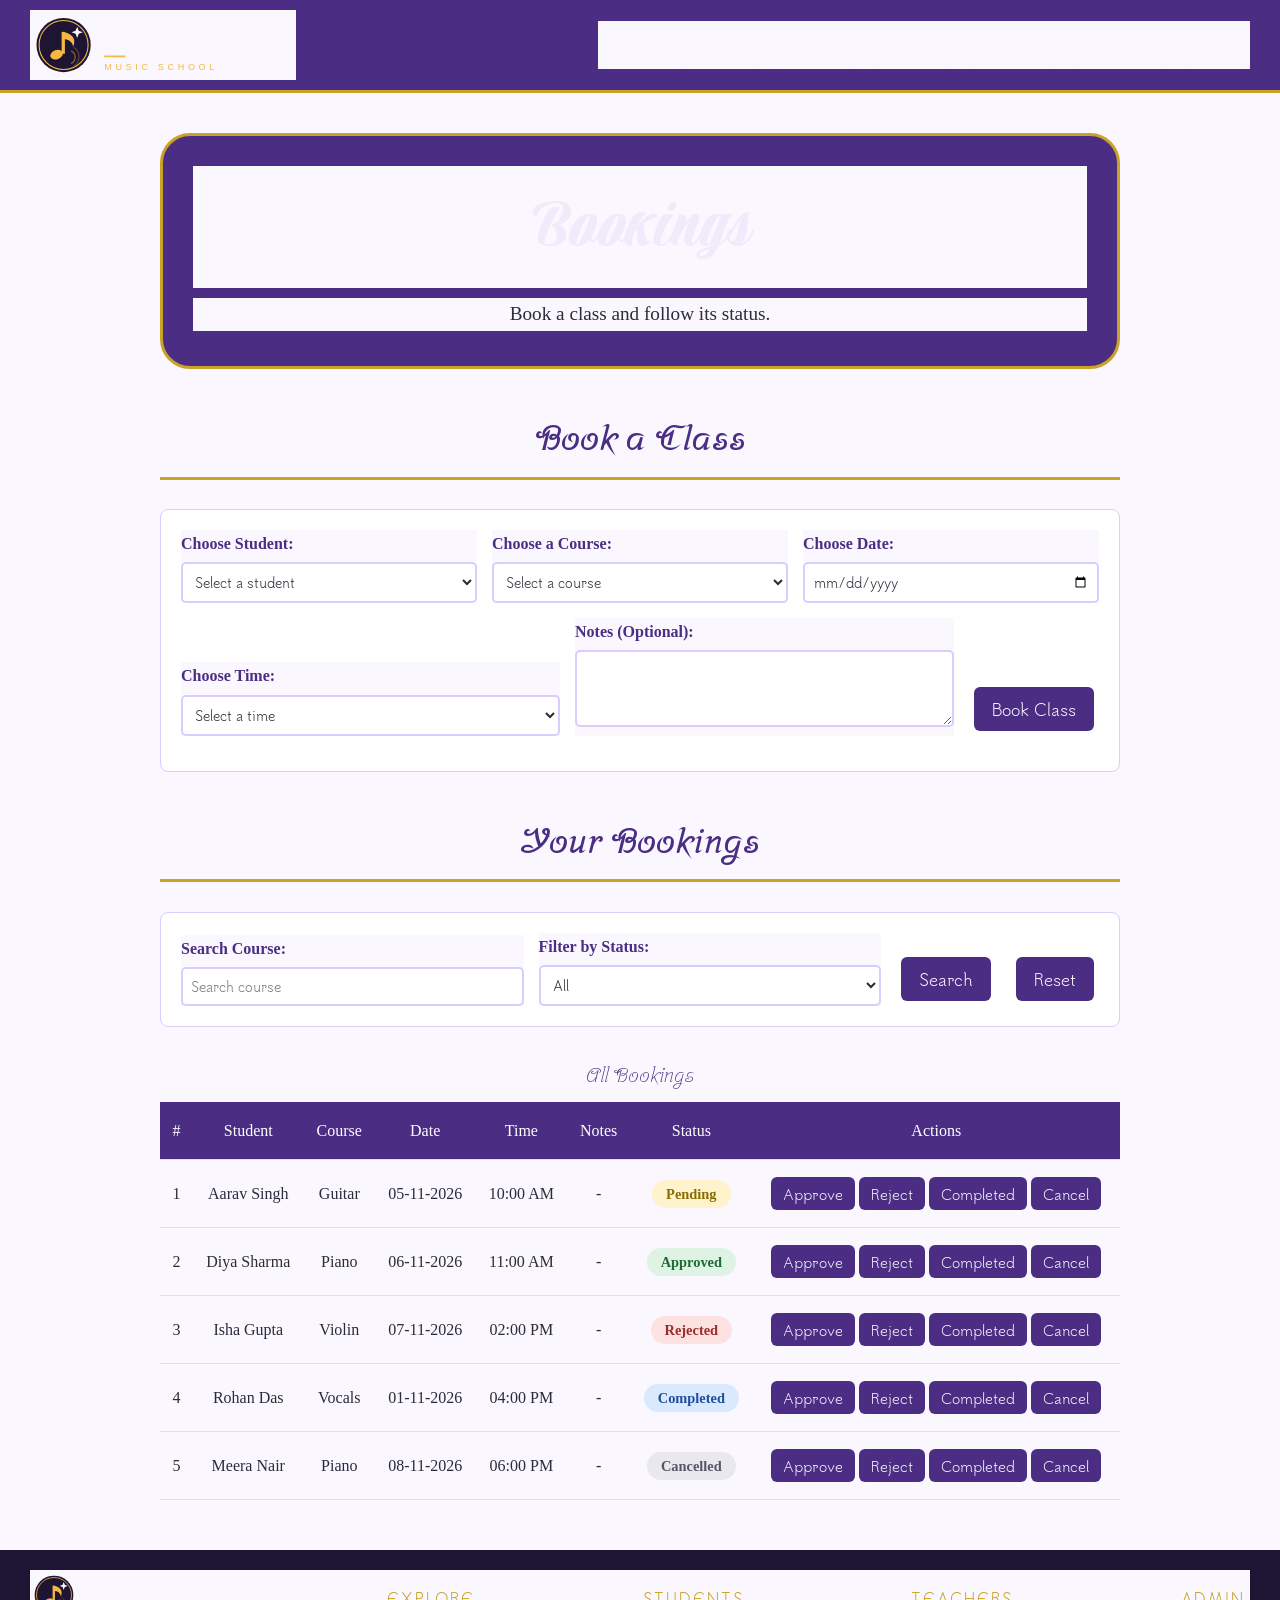
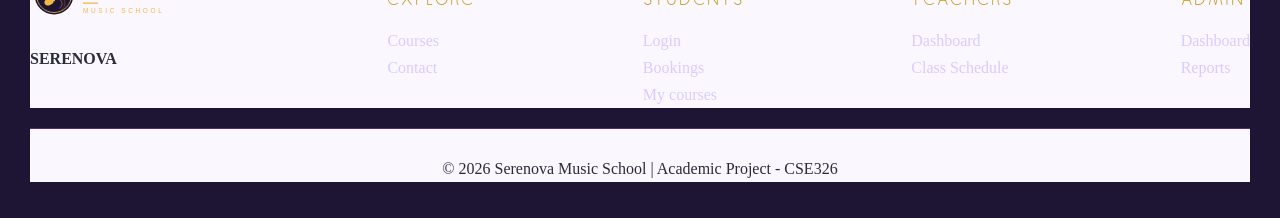
==== commit 4940fd4c: "Update Bookings.html" ====
--- a/Bookings.html
+++ b/Bookings.html
@@ -292,7 +292,7 @@
 
     </footer>
 
-    <script src="Bookings.js"></script>
+    <script src="app.js"></script>
 
 </body>
 </html>
